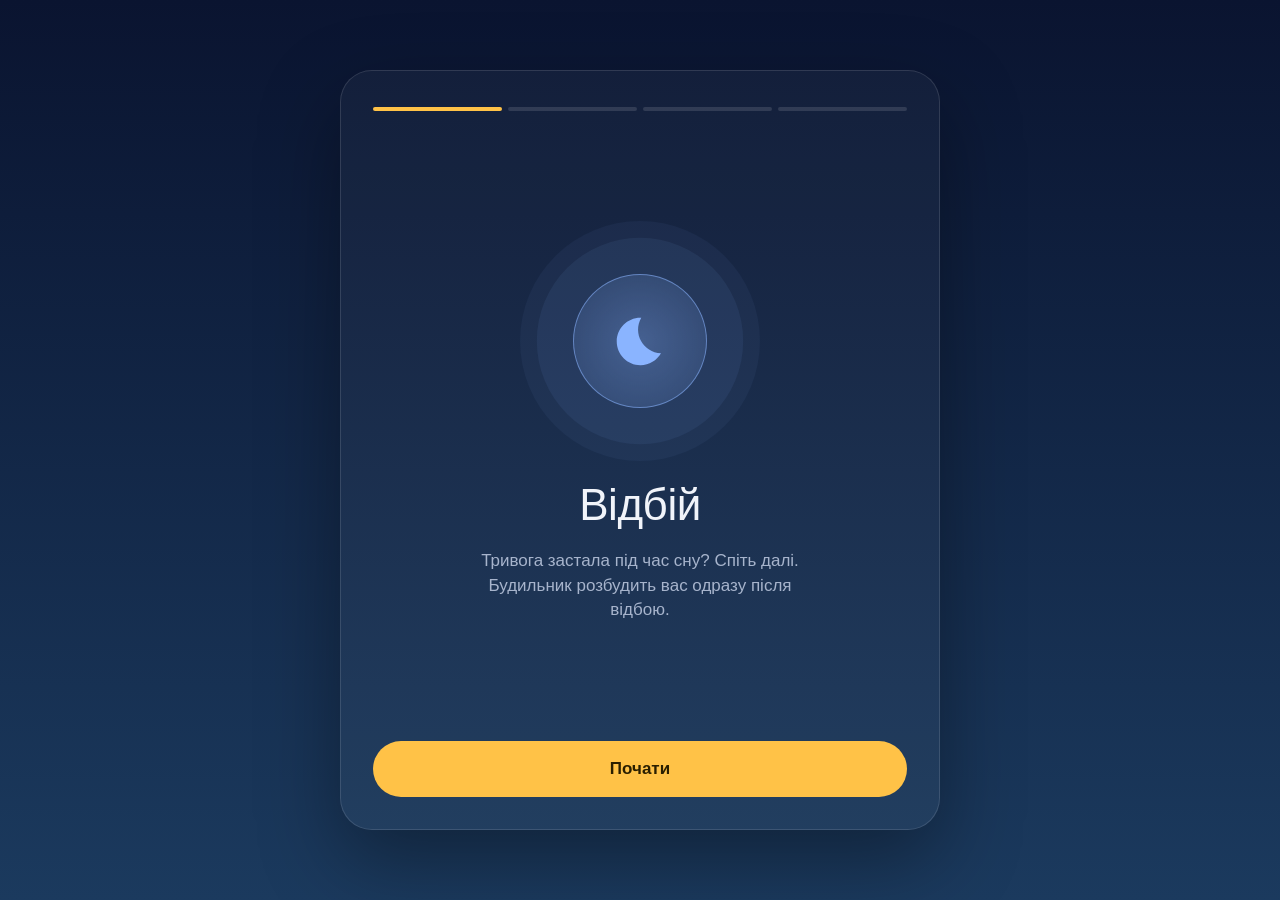
==== web/index.html @ 1397685a "Веб: сім нових звуків і можливість поставити свій - звуки синтезує tools/make_sounds.py (без сторонн" ====
<!doctype html>
<html lang="uk">
<head>
  <meta charset="utf-8">
  <meta name="viewport" content="width=device-width, initial-scale=1, viewport-fit=cover">
  <title>Відбій</title>
  <meta name="description" content="Будильник, що будить після відбою повітряної тривоги.">
  <meta name="theme-color" content="#0A1430">
  <meta name="apple-mobile-web-app-capable" content="yes">
  <meta name="mobile-web-app-capable" content="yes">
  <meta name="apple-mobile-web-app-status-bar-style" content="black-translucent">
  <meta name="apple-mobile-web-app-title" content="Відбій">
  <link rel="manifest" href="manifest.webmanifest">
  <link rel="icon" href="icons/favicon.svg" type="image/svg+xml">
  <link rel="apple-touch-icon" href="icons/apple-touch-icon.png">
  <link rel="stylesheet" href="style.css">
  <script type="module" src="app.js"></script>
</head>
<body>
  <!-- Знайомство з програмою -->
  <section id="onboarding" class="screen" hidden>
    <div class="steps" aria-hidden="true"><i></i><i></i><i></i><i></i></div>

    <div class="step" data-step="0">
      <div class="grow center">
        <div class="orb" data-phase="IDLE"></div>
        <h1 class="display">Відбій</h1>
        <p class="lead">Тривога застала під час сну? Спіть далі. Будильник розбудить вас одразу після відбою.</p>
      </div>
      <button class="btn primary" data-next>Почати</button>
    </div>

    <div class="step" data-step="1">
      <div class="grow scroll">
        <h2 id="howto-title"></h2>
        <p class="lead" id="howto-lead"></p>
        <div class="cards" id="howto-cards"></div>
      </div>
      <button class="btn primary" data-next>Зрозуміло</button>
    </div>

    <div class="step" data-step="2">
      <h2>Де ви навчаєтесь чи працюєте?</h2>
      <p class="lead">Будильник стежитиме за тривогою саме тут. Можна обрати область, район або громаду.</p>
      <div class="picker grow" id="onboarding-picker"></div>
      <button class="btn primary" data-next id="region-next">Далі</button>
    </div>

    <div class="step" data-step="3">
      <h2>Оберіть звук</h2>
      <p class="lead">Натисніть, щоб послухати. Можна обрати й свій файл.</p>
      <div class="grow scroll" id="onboarding-sounds"></div>
      <button class="btn primary" data-finish>Почати користуватися</button>
    </div>
  </section>

  <!-- Головний екран -->
  <section id="home" class="screen" hidden>
    <header class="topbar">
      <span class="brand desktop-only"><img src="icons/favicon.svg" alt="" width="28" height="28">Відбій</span>
      <button class="chip" id="region-chip"><span data-icon="pin"></span><span id="region-name"></span><span data-icon="down" class="dim"></span></button>
      <button class="icon-btn" id="open-settings" aria-label="Налаштування"><span data-icon="gear"></span></button>
    </header>

    <div class="hero">
      <button class="orb big" id="main-orb" data-phase="IDLE" aria-describedby="orb-hint"></button>
      <span class="hint" id="orb-hint"><span data-icon="touch"></span><span id="hint-text"></span></span>
      <h1 id="title"></h1>
      <p class="lead" id="subtitle"></p>
      <p class="source" id="source" hidden><i></i><span></span></p>
    </div>

    <div class="bottom">
      <div class="banner" id="install-banner" hidden>
        <span data-icon="add"></span>
        <p>Додайте на початковий екран: <span class="inline-icon" data-icon="share"></span> «Поділитися» → «На початковий екран».</p>
      </div>
      <div class="tiles">
        <button class="tile" id="tile-cutoff"><span data-icon="clock"></span><small>Не будити після</small><b id="cutoff-value"></b></button>
        <button class="tile" id="tile-conn"><span data-icon="warn"></span><small>Якщо зник зв'язок</small><b id="conn-value"></b></button>
      </div>
      <ol class="how desktop-only">
        <li><b>Оберіть місце</b><span>Область, район або громаду, де ви навчаєтесь чи працюєте.</span></li>
        <li><b>Натисніть на місяць</b><span>Коли тривога застала під час сну. Вкладку не закривайте.</span></li>
        <li><b>Прокиньтеся після відбою</b><span>Пролунає гучний сигнал. Вимкнути його можна однією кнопкою.</span></li>
      </ol>
    </div>
  </section>

  <!-- Налаштування -->
  <section id="settings" class="screen" hidden>
    <header class="topbar">
      <button class="icon-btn" data-back aria-label="Назад"><span data-icon="back"></span></button>
      <h2 class="bar-title">Налаштування</h2>
    </header>
    <div class="scroll">
      <p class="notice" id="settings-locked" hidden>Налаштування можна змінити, коли будильник вимкнено.</p>
      <h4>Будильник</h4>
      <div class="group">
        <button class="row" id="row-region"><span class="badge" data-icon="pin"></span><span><b>Регіон</b><small id="row-region-value"></small></span><span data-icon="right" class="dim"></span></button>
        <button class="row" id="row-cutoff"><span class="badge" data-icon="clock"></span><span><b>Не будити після</b><small id="row-cutoff-value"></small></span><span data-icon="right" class="dim"></span></button>
        <button class="row" id="row-sound"><span class="badge" data-icon="music"></span><span><b>Звук будильника</b><small id="row-sound-value"></small></span><span data-icon="right" class="dim"></span></button>
        <label class="row"><span class="badge" data-icon="warn"></span><span><b>Будити, якщо зник зв'язок</b><small>Якщо жодне джерело не відповідає понад 5 хвилин</small></span><input type="checkbox" class="switch" id="conn-switch"></label>
      </div>
      <h4>Інше</h4>
      <div class="group">
        <button class="row" id="row-test"><span class="badge" data-icon="volume"></span><span><b>Перевірити звук будильника</b></span><span data-icon="right" class="dim"></span></button>
        <button class="row" id="row-howto"><span class="badge" data-icon="info"></span><span><b id="row-howto-title">Як це працює</b></span><span data-icon="right" class="dim"></span></button>
        <a class="row" href="https://github.com/OlexiyOdarchuk/vidbiy/releases/latest" target="_blank" rel="noopener"><span class="badge" data-icon="android"></span><span><b>Програма для Android</b><small>Працює у фоні, навіть коли телефон заблоковано</small></span><span data-icon="right" class="dim"></span></a>
      </div>
      <p class="foot">Дані: siren.pp.ua (ukrainealarm), запасне джерело — ubilling.net.ua. Жодне джерело не гарантує 100% надійності, тож для важливих подій варто мати й звичайний будильник.</p>
    </div>
  </section>

  <!-- Вибір регіону -->
  <section id="region" class="screen" hidden>
    <header class="topbar">
      <button class="icon-btn" data-back aria-label="Назад"><span data-icon="back"></span></button>
      <h2 class="bar-title">Регіон</h2>
    </header>
    <div class="picker grow" id="screen-picker"></div>
  </section>

  <!-- Вибір звуку -->
  <section id="sounds" class="screen" hidden>
    <header class="topbar">
      <button class="icon-btn" data-back aria-label="Назад"><span data-icon="back"></span></button>
      <h2 class="bar-title">Звук будильника</h2>
    </header>
    <div class="scroll grow" id="sound-list"></div>
  </section>

  <!-- Нічний режим: затемнений екран, поки чекаємо на відбій -->
  <div id="night" hidden>
    <div class="night-inner">
      <div class="night-clock" id="night-clock"></div>
      <div class="night-status" id="night-status"></div>
      <div class="night-tip">Торкніться, щоб показати</div>
    </div>
  </div>

  <!-- Будильник -->
  <section id="alarm" hidden>
    <div class="alarm-clock" id="alarm-clock"></div>
    <div class="center">
      <div class="orb big" data-phase="RINGING"></div>
      <h1>Прокидайтеся!</h1>
      <p class="lead" id="alarm-reason"></p>
    </div>
    <div class="alarm-actions">
      <button class="btn primary tall" id="alarm-stop">Вимкнути</button>
      <button class="btn text" id="alarm-snooze"><span data-icon="snooze"></span>Ще 5 хвилин</button>
    </div>
  </section>

  <dialog id="cutoff-dialog">
    <form method="dialog">
      <h3>Не будити після</h3>
      <p>Якщо відбій настане пізніше, будильник вимкнеться без сигналу. Наприклад, коли пари вже закінчились.</p>
      <input type="time" id="cutoff-input" value="14:30">
      <div class="dialog-actions">
        <button value="clear" class="btn text">Без обмеження</button>
        <button value="ok" class="btn text accent">Готово</button>
      </div>
    </form>
  </dialog>

  <div id="toast" role="status" hidden></div>

  <audio id="sound" loop preload="auto"></audio>
</body>
</html>
---- web/style.css ----
:root {
  --sky-top: #0a1430;
  --sky-bottom: #1b3a5e;
  --glass: rgba(255, 255, 255, 0.08);
  --glass-border: rgba(255, 255, 255, 0.12);
  --dialog: #1a2a4a;
  --amber: #ffc247;
  --on-amber: #2a1f00;
  --green: #3dd68c;
  --red: #ff6b6b;
  --blue: #8ab4ff;
  --text: #f1f4fa;
  --text-dim: #a7b4cc;
  --gutter: 20px;
  color-scheme: dark;
}

* { box-sizing: border-box; -webkit-tap-highlight-color: transparent; }
[hidden] { display: none !important; }

html, body { margin: 0; height: 100%; }
body {
  background: linear-gradient(var(--sky-top), var(--sky-bottom)) fixed;
  background-color: var(--sky-top);
  color: var(--text);
  font: 16px/1.45 -apple-system, BlinkMacSystemFont, "SF Pro Text", "Segoe UI", Roboto, sans-serif;
  -webkit-font-smoothing: antialiased;
  overscroll-behavior: none;
}
button, input, a { font: inherit; color: inherit; }
button { background: none; border: 0; padding: 0; cursor: pointer; }
a { text-decoration: none; }

svg.i { width: 24px; height: 24px; fill: currentColor; flex: none; display: block; }
.dim { color: var(--text-dim); }
.inline-icon svg.i { display: inline-block; width: 18px; height: 18px; vertical-align: -3px; color: var(--amber); }

h1, h2, h3, h4, p { margin: 0; }
h1 { font-size: 28px; font-weight: 650; letter-spacing: -0.01em; }
h2 { font-size: 26px; font-weight: 650; letter-spacing: -0.01em; }
.display { font-size: 44px; font-weight: 300; }
.lead { color: var(--text-dim); font-size: 17px; max-width: 360px; }

/* Екрани */
.screen {
  min-height: 100dvh;
  display: flex;
  flex-direction: column;
  padding: calc(env(safe-area-inset-top) + 12px) calc(env(safe-area-inset-right) + var(--gutter))
    calc(env(safe-area-inset-bottom) + 16px) calc(env(safe-area-inset-left) + var(--gutter));
  max-width: 560px;
  margin: 0 auto;
}
.grow { flex: 1; min-height: 0; }
.center { display: flex; flex-direction: column; align-items: center; justify-content: center; text-align: center; gap: 12px; }
.scroll { overflow-y: auto; -webkit-overflow-scrolling: touch; }

.topbar { display: flex; align-items: center; gap: 8px; min-height: 52px; margin-bottom: 8px; }
.topbar .chip { margin-right: auto; }
.bar-title { font-size: 21px; }
.icon-btn { width: 44px; height: 44px; border-radius: 50%; display: grid; place-items: center; color: var(--text-dim); }
.icon-btn:active { background: var(--glass); }

.chip {
  display: inline-flex; align-items: center; gap: 6px;
  padding: 8px 10px 8px 12px; border-radius: 999px;
  background: var(--glass); border: 1px solid var(--glass-border);
  font-weight: 600; font-size: 15px; max-width: 75%;
}
.chip svg.i { width: 18px; height: 18px; }
.chip [data-icon="pin"] { color: var(--amber); }
#region-name { white-space: nowrap; overflow: hidden; text-overflow: ellipsis; }

/* Кнопки */
.btn {
  display: inline-flex; align-items: center; justify-content: center; gap: 8px;
  min-height: 56px; padding: 0 24px; border-radius: 999px; font-weight: 650; font-size: 17px;
  transition: transform .12s ease, opacity .12s ease;
}
.btn:active { transform: scale(0.97); }
.btn.primary { width: 100%; background: var(--amber); color: var(--on-amber); }
.btn.tall { min-height: 68px; font-size: 20px; }
.btn.tonal { background: rgba(255, 194, 71, 0.16); color: var(--amber); }
.btn.text { color: var(--text); min-height: 48px; }
.btn.text.accent { color: var(--amber); }

/* Сфера стану */
.orb {
  --c: var(--blue);
  position: relative; width: 210px; height: 210px; flex: none;
  display: grid; place-items: center; border-radius: 50%;
  transition: transform .15s ease;
}
.orb.big { width: min(250px, 62vw); height: min(250px, 62vw); }
button.orb:active { transform: scale(0.93); }
.orb[data-phase="ALERT"] { --c: var(--red); }
.orb[data-phase="RINGING"], .orb[data-phase="SNOOZED"] { --c: var(--amber); }
.orb .ring {
  position: absolute; inset: 0; border-radius: 50%;
  background: color-mix(in srgb, var(--c) 28%, transparent);
  transform: scale(0.56); opacity: 0;
}
.orb[data-phase="IDLE"] .ring { animation: none; opacity: 1; transform: scale(0.86); background: color-mix(in srgb, var(--c) 7%, transparent); }
.orb[data-phase="IDLE"] .ring:nth-child(2) { transform: scale(1); background: color-mix(in srgb, var(--c) 5%, transparent); }
.orb[data-phase="IDLE"] .ring:nth-child(3) { display: none; }
.orb:not([data-phase="IDLE"]) .ring { animation: pulse var(--pulse, 2.8s) linear infinite; }
.orb .ring:nth-child(2) { animation-delay: calc(var(--pulse, 2.8s) / -3); }
.orb .ring:nth-child(3) { animation-delay: calc(var(--pulse, 2.8s) / -1.5); }
.orb[data-phase="ALERT"] { --pulse: 1.8s; }
.orb[data-phase="RINGING"] { --pulse: 1.1s; }
@keyframes pulse {
  from { transform: scale(0.56); opacity: 1; }
  to { transform: scale(1); opacity: 0; }
}
.orb .core {
  position: relative; width: 56%; height: 56%; border-radius: 50%;
  display: grid; place-items: center; color: var(--c);
  background: radial-gradient(color-mix(in srgb, var(--c) 32%, transparent), color-mix(in srgb, var(--c) 10%, transparent));
  border: 1.5px solid color-mix(in srgb, var(--c) 55%, transparent);
}
.orb .core svg.i { width: 43%; height: 43%; }

/* Головний екран */
#home .hero { flex: 1; display: flex; flex-direction: column; align-items: center; justify-content: center; text-align: center; gap: 8px; padding: 16px 0; }
.hint {
  display: inline-flex; align-items: center; gap: 6px; margin: 4px 0 12px;
  padding: 6px 14px; border-radius: 999px; background: rgba(255, 194, 71, 0.12);
  color: var(--amber); font-weight: 600; font-size: 14px;
}
.hint svg.i { width: 16px; height: 16px; }
.source { display: inline-flex; align-items: center; gap: 8px; margin-top: 6px; color: var(--text-dim); font-size: 13px; font-weight: 500; }
.source i { width: 8px; height: 8px; border-radius: 50%; background: var(--green); }
.source.stale i { background: var(--red); }

.bottom { display: flex; flex-direction: column; gap: 12px; }
.tiles { display: grid; grid-template-columns: 1fr 1fr; gap: 12px; }
.tile {
  text-align: left; padding: 16px; border-radius: 24px;
  background: var(--glass); border: 1px solid var(--glass-border);
  display: flex; flex-direction: column; gap: 2px; min-width: 0;
}
.tile [data-icon] { color: var(--amber); margin-bottom: 8px; }
.tile small { color: var(--text-dim); font-size: 13px; }
.tile b { font-size: 17px; font-weight: 600; white-space: nowrap; overflow: hidden; text-overflow: ellipsis; }
.tile:disabled { opacity: 0.5; }

.banner {
  display: flex; gap: 12px; align-items: flex-start; padding: 14px 16px; border-radius: 20px;
  background: rgba(255, 194, 71, 0.10); border: 1px solid rgba(255, 194, 71, 0.35); font-size: 14px;
}
.banner > [data-icon] { color: var(--amber); }

/* Знайомство з програмою */
.steps { display: flex; gap: 6px; padding: 8px 0 4px; }
.steps i { flex: 1; height: 4px; border-radius: 4px; background: var(--glass-border); transition: background .3s; }
.steps i.on { background: var(--amber); }
.step { flex: 1; display: none; flex-direction: column; gap: 12px; min-height: 0; animation: step-in .35s ease; }
.step.active { display: flex; }
.step > h2 { margin-top: 20px; }
.step .scroll h2 { margin: 20px 0 10px; }
.step .scroll .lead { margin-bottom: 20px; }
@keyframes step-in { from { opacity: 0; transform: translateX(24px); } to { opacity: 1; transform: none; } }

.cards { display: flex; flex-direction: column; gap: 12px; }
.card {
  display: flex; gap: 14px; align-items: flex-start; padding: 16px;
  border-radius: 24px; background: var(--glass); border: 1px solid var(--glass-border);
}
.card h3 { font-size: 17px; font-weight: 600; margin-bottom: 2px; }
.card p { color: var(--text-dim); font-size: 15px; }
.card.done { background: rgba(61, 214, 140, 0.08); border-color: rgba(61, 214, 140, 0.35); }
.card.done .badge { color: var(--green); background: rgba(61, 214, 140, 0.16); }
.badge {
  width: 40px; height: 40px; border-radius: 12px; flex: none;
  display: grid; place-items: center; color: var(--amber); background: rgba(255, 194, 71, 0.16);
}
.badge svg.i { width: 22px; height: 22px; }

/* Налаштування */
#settings h4 { margin: 22px 8px 8px; font-size: 12px; font-weight: 600; letter-spacing: .06em; text-transform: uppercase; color: var(--text-dim); }
.group { border-radius: 24px; background: var(--glass); border: 1px solid var(--glass-border); overflow: hidden; }
.row { display: flex; align-items: center; gap: 14px; width: 100%; padding: 14px 16px; text-align: left; }
.row + .row { border-top: 1px solid var(--glass-border); }
.row > span:nth-child(2) { flex: 1; display: flex; flex-direction: column; min-width: 0; }
.row b { font-weight: 500; }
.row small { color: var(--text-dim); font-size: 14px; }
.row:disabled, .row.disabled { opacity: 0.45; pointer-events: none; }
.notice { margin-top: 8px; padding: 14px 16px; border-radius: 20px; background: rgba(138, 180, 255, 0.10); border: 1px solid rgba(138, 180, 255, 0.3); font-size: 15px; }
.foot { color: var(--text-dim); font-size: 13px; margin: 20px 8px 8px; }

.switch {
  appearance: none; -webkit-appearance: none; flex: none; margin: 0;
  width: 52px; height: 32px; border-radius: 999px; position: relative;
  background: rgba(255, 255, 255, 0.18); transition: background .2s;
}
.switch::after {
  content: ""; position: absolute; top: 4px; left: 4px; width: 24px; height: 24px; border-radius: 50%;
  background: var(--text-dim); transition: transform .2s, background .2s;
}
.switch:checked { background: var(--amber); }
.switch:checked::after { transform: translateX(20px); background: var(--on-amber); }

/* Вибір регіону */
.picker { display: flex; flex-direction: column; min-height: 0; }
.search {
  display: flex; align-items: center; gap: 10px; padding: 0 14px; min-height: 52px; border-radius: 20px;
  background: var(--glass); border: 1px solid var(--glass-border);
}
.search:focus-within { border-color: var(--amber); }
.search input { flex: 1; min-width: 0; background: none; border: 0; outline: none; font-size: 17px; }
.search input::placeholder { color: var(--text-dim); }
.search [data-icon] { color: var(--text-dim); }
.crumbs { display: inline-flex; align-items: center; gap: 4px; margin-top: 10px; padding: 6px 4px; color: var(--amber); font-weight: 600; font-size: 14px; }
.crumbs svg.i { width: 20px; height: 20px; }
.list { flex: 1; overflow-y: auto; margin-top: 6px; padding-bottom: 12px; -webkit-overflow-scrolling: touch; min-height: 200px; }
.item { display: flex; align-items: center; gap: 12px; width: 100%; padding: 13px 12px; border-radius: 16px; text-align: left; }
.item:active { background: var(--glass); }
.item > span:first-child { flex: 1; display: flex; flex-direction: column; min-width: 0; }
.item small { color: var(--text-dim); font-size: 13px; }
.item .check { color: var(--amber); }
.picker-note { color: var(--text-dim); font-size: 14px; padding: 12px 4px; }

/* Нічний режим */
#night {
  position: fixed; inset: 0; z-index: 20; background: #000;
  display: flex; align-items: center; justify-content: center; text-align: center;
}
.night-inner { transition: transform 2s ease; }
.night-clock { font-size: 64px; font-weight: 200; color: #3b4d6e; font-variant-numeric: tabular-nums; }
.night-status { color: #34435f; font-size: 15px; margin-top: 6px; }
.night-tip { color: #243049; font-size: 13px; margin-top: 24px; }

/* Будильник */
#alarm {
  position: fixed; inset: 0; z-index: 30;
  background: linear-gradient(var(--sky-top), var(--sky-bottom));
  display: flex; flex-direction: column; justify-content: space-between; align-items: center; text-align: center;
  padding: calc(env(safe-area-inset-top) + 32px) calc(env(safe-area-inset-right) + 24px)
    calc(env(safe-area-inset-bottom) + 16px) calc(env(safe-area-inset-left) + 24px);
}
.alarm-clock { font-size: 84px; font-weight: 200; font-variant-numeric: tabular-nums; }
#alarm .center { gap: 10px; }
.alarm-actions { width: 100%; max-width: 480px; display: flex; flex-direction: column; align-items: center; gap: 8px; }

/* Діалог і сповіщення */
dialog {
  border: 0; border-radius: 28px; padding: 24px; width: min(360px, calc(100vw - 32px));
  background: var(--dialog); color: var(--text);
}
dialog::backdrop { background: rgba(0, 0, 0, 0.6); }
dialog h3 { font-size: 22px; font-weight: 600; margin-bottom: 10px; }
dialog p { color: var(--text-dim); font-size: 15px; margin-bottom: 18px; }
dialog input[type="time"] {
  display: block; width: 100%; font-size: 32px; text-align: center; padding: 10px; border-radius: 16px;
  background: var(--glass); border: 1px solid var(--glass-border); color: var(--text);
}
.dialog-actions { display: flex; justify-content: flex-end; gap: 8px; margin-top: 18px; }

#toast {
  position: fixed; left: 50%; bottom: calc(env(safe-area-inset-bottom) + 24px); transform: translateX(-50%);
  z-index: 40; max-width: calc(100vw - 32px); padding: 12px 18px; border-radius: 16px;
  background: #26395e; color: var(--text); font-size: 15px; box-shadow: 0 8px 24px rgba(0, 0, 0, 0.35);
}

@media (prefers-reduced-motion: reduce) {
  .orb .ring { animation-duration: 6s !important; }
  .step { animation: none; }
}

/* Список регіонів прокручується всередині екрана, а не вся сторінка. */
#onboarding, #region { height: 100dvh; min-height: 0; overflow: hidden; }
#onboarding .step[data-step="2"] .picker { min-height: 0; }

/* Вбудований хрестик пошуку дублює власну кнопку очищення. */
.search input::-webkit-search-cancel-button,
.search input::-webkit-search-decoration { -webkit-appearance: none; appearance: none; display: none; }

/* На невисоких екранах коло менше, щоб плитки вміщалися. */
.orb.big { width: min(250px, 62vw, 30dvh); height: min(250px, 62vw, 30dvh); }
#home .hero { padding: 8px 0; gap: 6px; }

.card a { color: var(--amber); font-weight: 600; }
.desktop-only { display: none; }

/* ---------- Комп'ютер ---------- */
@media (min-width: 900px) and (min-height: 560px) {
  body { display: grid; place-items: center; min-height: 100dvh; padding: 24px; }
  .desktop-only { display: revert; }

  /* Налаштування, вибір регіону й знайомство — панель по центру. */
  .screen {
    width: min(600px, 100%); max-width: none; min-height: 0; margin: 0;
    padding: 28px 32px 32px; border-radius: 32px;
    background: rgba(255, 255, 255, 0.035); border: 1px solid var(--glass-border);
    box-shadow: 0 30px 80px rgba(0, 0, 0, 0.35);
  }
  #onboarding, #region { height: min(760px, calc(100dvh - 48px)); }
  #settings { max-height: calc(100dvh - 48px); overflow-y: auto; }
  #onboarding .step[data-step="0"] .orb, #onboarding .step[data-step="3"] .orb { width: 240px; height: 240px; }

  /* Головний екран: коло ліворуч, налаштування праворуч. */
  #home {
    width: min(1040px, 100%);
    display: grid; grid-template-columns: minmax(0, 1.15fr) minmax(0, 0.85fr);
    grid-template-rows: auto 1fr; column-gap: 56px;
    padding: 28px 40px 40px;
  }
  #home .topbar { grid-column: 1 / -1; margin-bottom: 12px; }
  #home .topbar .chip { margin-right: auto; }
  .brand { display: inline-flex; align-items: center; gap: 10px; font-weight: 650; font-size: 19px; margin-right: 12px; }
  .brand img { border-radius: 8px; }
  #home .hero { padding: 24px 0 8px; gap: 10px; }
  #home .orb.big { width: 300px; height: 300px; }
  #home .bottom { align-self: center; gap: 16px; }
  .tiles { grid-template-columns: 1fr 1fr; }
  .tile { transition: background .15s, border-color .15s; }
  .tile:not(:disabled):hover, .row:not(:disabled):hover, .item:hover, .chip:not(:disabled):hover {
    background: rgba(255, 255, 255, 0.11);
  }
  button.orb.big:hover .core { border-color: color-mix(in srgb, var(--c) 85%, transparent); }
  .btn.primary:hover { filter: brightness(1.06); }

  .how {
    margin: 4px 0 0; padding: 20px 20px 20px 22px; list-style: none; counter-reset: how;
    border-radius: 24px; border: 1px solid var(--glass-border);
    display: flex; flex-direction: column; gap: 16px;
  }
  .how li { counter-increment: how; display: grid; grid-template-columns: 32px 1fr; column-gap: 12px; }
  .how li::before {
    content: counter(how); grid-row: span 2; width: 28px; height: 28px; border-radius: 50%;
    display: grid; place-items: center; font-weight: 700; font-size: 14px;
    color: var(--amber); background: rgba(255, 194, 71, 0.14);
  }
  .how b { font-weight: 600; }
  .how span { color: var(--text-dim); font-size: 14px; }

  .step > h2, .step .scroll h2 { margin-top: 12px; }
  #toast { bottom: 32px; }
}

/* Вибір звуку */
.sound-row .play { color: var(--amber); }
.row .check { color: var(--amber); }
.upload { width: 100%; margin-top: 14px; cursor: pointer; }
.upload svg.i { width: 20px; height: 20px; }
#onboarding-sounds { margin-top: 4px; }
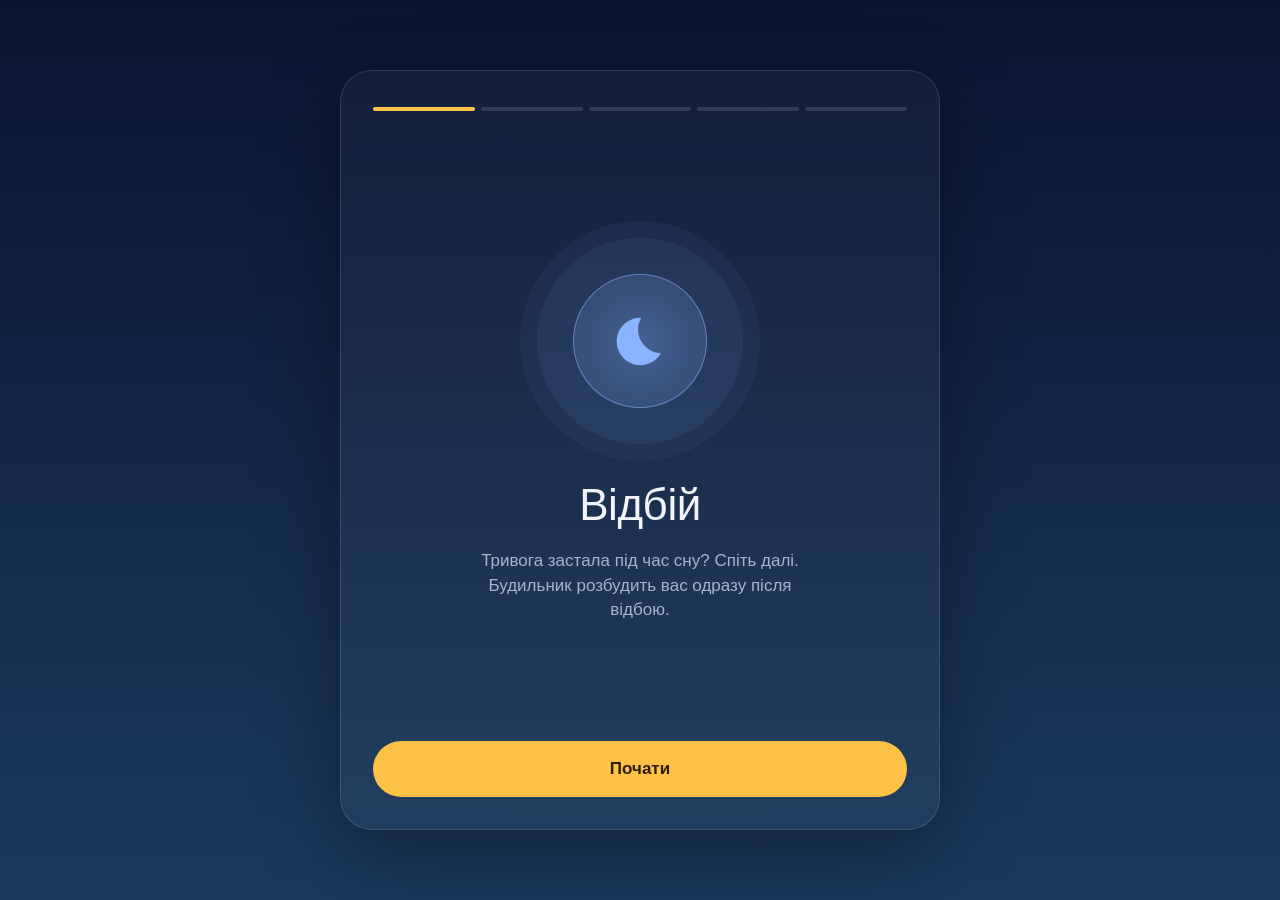
==== commit 484ddea6: "Web: кілька будильників, правила нічної тривоги, сповіщення з сервера - кілька будильників на час з " ====
--- a/web/index.html
+++ b/web/index.html
@@ -5,6 +5,21 @@
   <meta name="viewport" content="width=device-width, initial-scale=1, viewport-fit=cover">
   <title>Відбій</title>
   <meta name="description" content="Будильник, що будить після відбою повітряної тривоги.">
+  <link rel="canonical" href="https://vidbiy.ishawyha.dev/">
+  <meta property="og:type" content="website">
+  <meta property="og:locale" content="uk_UA">
+  <meta property="og:site_name" content="Відбій">
+  <meta property="og:url" content="https://vidbiy.ishawyha.dev/">
+  <meta property="og:title" content="Відбій — будильник після відбою повітряної тривоги">
+  <meta property="og:description" content="Спіть під час тривоги. Будильник розбудить, щойно у вашій громаді настане відбій. Android і Web (PWA).">
+  <meta property="og:image" content="https://vidbiy.ishawyha.dev/og.png">
+  <meta property="og:image:width" content="1200">
+  <meta property="og:image:height" content="630">
+  <meta property="og:image:alt" content="Відбій: будильник, що будить після відбою повітряної тривоги">
+  <meta name="twitter:card" content="summary_large_image">
+  <meta name="twitter:title" content="Відбій — будильник після відбою повітряної тривоги">
+  <meta name="twitter:description" content="Спіть під час тривоги. Будильник розбудить, щойно у вашій громаді настане відбій.">
+  <meta name="twitter:image" content="https://vidbiy.ishawyha.dev/og.png">
   <meta name="theme-color" content="#0A1430">
   <meta name="apple-mobile-web-app-capable" content="yes">
   <meta name="mobile-web-app-capable" content="yes">
@@ -17,9 +32,47 @@
   <script type="module" src="app.js"></script>
 </head>
 <body>
+  <!-- Android: запропонувати програму замість сайту -->
+  <section id="get-android" class="screen" hidden>
+    <div class="grow center">
+      <img class="app-icon" src="icons/icon-192.png" alt="" width="96" height="96">
+      <h2>Для Android є програма</h2>
+      <p class="lead">Вона надійніша за сайт: будильник спрацює навіть на заблокованому телефоні, а сторінку не треба тримати відкритою.</p>
+      <ol class="steps-list">
+        <li>Завантажте файл <b>Vidbiy.apk</b>.</li>
+        <li>Відкрийте його й дозвольте встановлення з цього джерела.</li>
+        <li>Запустіть «Відбій» і дайте дозволи.</li>
+      </ol>
+    </div>
+    <div class="actions">
+      <a class="btn primary" id="apk-download" href="https://github.com/OlexiyOdarchuk/vidbiy/releases/latest/download/Vidbiy.apk">Завантажити APK</a>
+      <button class="btn text" data-continue>Продовжити на сайті</button>
+    </div>
+  </section>
+
+  <!-- iPhone у Safari: як додати на початковий екран -->
+  <section id="install-ios" class="screen" hidden>
+    <div class="grow scroll">
+      <div class="center ios-head">
+        <img class="app-icon" src="icons/apple-touch-icon.png" alt="" width="96" height="96">
+        <h2>Встановіть на iPhone</h2>
+        <p class="lead">Так «Відбій» відкриватиметься як окрема програма на весь екран, без панелей Safari.</p>
+      </div>
+      <div class="cards">
+        <div class="card"><span class="badge num">1</span><div><h3>Натисніть «Поділитися»</h3><p>Кнопка <span class="inline-icon" data-icon="share"></span> внизу екрана Safari (на iPad — угорі).</p></div></div>
+        <div class="card"><span class="badge num">2</span><div><h3>Оберіть «На початковий екран»</h3><p>Прокрутіть список дій донизу й натисніть <span class="inline-icon" data-icon="add"></span> «На початковий екран».</p></div></div>
+        <div class="card"><span class="badge num">3</span><div><h3>Натисніть «Додати»</h3><p>Потім відкрийте «Відбій» з іконки на початковому екрані.</p></div></div>
+      </div>
+      <p class="foot">Відкрили не в Safari? Скопіюйте адресу й відкрийте її в Safari: інші браузери на iPhone можуть не мати цього пункту.</p>
+    </div>
+    <div class="actions">
+      <button class="btn text" data-continue>Продовжити в браузері</button>
+    </div>
+  </section>
+
   <!-- Знайомство з програмою -->
   <section id="onboarding" class="screen" hidden>
-    <div class="steps" aria-hidden="true"><i></i><i></i><i></i><i></i></div>
+    <div class="steps" aria-hidden="true"><i></i><i></i><i></i><i></i><i></i></div>
 
     <div class="step" data-step="0">
       <div class="grow center">
@@ -40,13 +93,28 @@
     </div>
 
     <div class="step" data-step="2">
+      <div class="grow scroll">
+        <h2>Що ще вміє будильник</h2>
+        <p class="lead">Усе це вмикається в налаштуваннях, коли знадобиться.</p>
+        <div class="cards compact">
+          <div class="card info"><span class="badge" data-icon="alarm"></span><div><h3>Кілька будильників на час</h3><p>Наприклад, 07:30 у будні й 10:00 у вихідні. Під час тривоги будильник чекає відбою.</p></div></div>
+          <div class="card info"><span class="badge" data-icon="bedtime"></span><div><h3>Правила нічної тривоги</h3><p>Була тривога вночі — будильник спрацює пізніше або не дзвонитиме, як заведено на навчанні чи роботі.</p></div></div>
+          <div class="card info"><span class="badge" data-icon="shield"></span><div><h3>Відбій, що утримався</h3><p>Будильник може зачекати кілька хвилин, щоб не будити, якщо тривогу оголосять знову.</p></div></div>
+          <div class="card info"><span class="badge" data-icon="charge"></span><div><h3>Перевірка перед сном та історія</h3><p>Попередить про низький заряд чи відсутність інтернету, а зранку покаже, коли була тривога й відбій.</p></div></div>
+          <div class="card info"><span class="badge" data-icon="bell"></span><div><h3>Сповіщення, коли сторінка закрита</h3><p>Запасний сигнал, якщо браузер призупинив сторінку.</p></div></div>
+        </div>
+      </div>
+      <button class="btn primary" data-next>Далі</button>
+    </div>
+
+    <div class="step" data-step="3">
       <h2>Де ви навчаєтесь чи працюєте?</h2>
       <p class="lead">Будильник стежитиме за тривогою саме тут. Можна обрати область, район або громаду.</p>
       <div class="picker grow" id="onboarding-picker"></div>
       <button class="btn primary" data-next id="region-next">Далі</button>
     </div>
 
-    <div class="step" data-step="3">
+    <div class="step" data-step="4">
       <h2>Оберіть звук</h2>
       <p class="lead">Натисніть, щоб послухати. Можна обрати й свій файл.</p>
       <div class="grow scroll" id="onboarding-sounds"></div>
@@ -59,6 +127,7 @@
     <header class="topbar">
       <span class="brand desktop-only"><img src="icons/favicon.svg" alt="" width="28" height="28">Відбій</span>
       <button class="chip" id="region-chip"><span data-icon="pin"></span><span id="region-name"></span><span data-icon="down" class="dim"></span></button>
+      <a class="icon-btn desktop-only" href="https://github.com/OlexiyOdarchuk/vidbiy" target="_blank" rel="noopener" aria-label="Код на GitHub" title="Код на GitHub"><span data-icon="github"></span></a>
       <button class="icon-btn" id="open-settings" aria-label="Налаштування"><span data-icon="gear"></span></button>
     </header>
 
@@ -75,9 +144,37 @@
         <span data-icon="add"></span>
         <p>Додайте на початковий екран: <span class="inline-icon" data-icon="share"></span> «Поділитися» → «На початковий екран».</p>
       </div>
+      <div class="banner bedtime" id="bedtime-card" hidden>
+        <span data-icon="warn"></span>
+        <div><b>Перед сном варто перевірити</b><ul id="bedtime-list"></ul></div>
+      </div>
+      <div class="schedule-card" id="schedule-card" role="button" tabindex="0">
+        <span class="badge" data-icon="alarm"></span>
+        <span class="schedule-text">
+          <small>Будильник на час</small>
+          <b id="schedule-card-time"></b>
+          <small id="schedule-card-sub"></small>
+        </span>
+        <input type="checkbox" class="switch" id="schedule-card-switch" aria-label="Будильник на час">
+      </div>
       <div class="tiles">
         <button class="tile" id="tile-cutoff"><span data-icon="clock"></span><small>Не будити після</small><b id="cutoff-value"></b></button>
         <button class="tile" id="tile-conn"><span data-icon="warn"></span><small>Якщо зник зв'язок</small><b id="conn-value"></b></button>
+      </div>
+      <div class="phone-card desktop-only">
+        <h3>На телефоні</h3>
+        <p>Наведіть камеру телефона на код.</p>
+        <div class="qr-grid">
+          <figure>
+            <img src="qr/site.svg" alt="QR-код сайту для iPhone" width="132" height="132">
+            <figcaption><b><span data-icon="apple"></span>iPhone</b><span>Відкриє сайт, який можна додати на початковий екран</span>
+              <button class="link" id="show-ios-help">Як встановити</button></figcaption>
+          </figure>
+          <figure>
+            <img src="qr/apk.svg" alt="QR-код для завантаження програми на Android" width="132" height="132">
+            <figcaption><b><span data-icon="android"></span>Android</b><span>Завантажить програму, яка працює у фоні</span></figcaption>
+          </figure>
+        </div>
       </div>
       <ol class="how desktop-only">
         <li><b>Оберіть місце</b><span>Область, район або громаду, де ви навчаєтесь чи працюєте.</span></li>
@@ -97,16 +194,28 @@
       <p class="notice" id="settings-locked" hidden>Налаштування можна змінити, коли будильник вимкнено.</p>
       <h4>Будильник</h4>
       <div class="group">
+        <button class="row" id="row-schedule"><span class="badge" data-icon="alarm"></span><span><b>Будильники на час</b><small id="row-schedule-value"></small></span><span data-icon="right" class="dim"></span></button>
+        <button class="row" id="row-rules"><span class="badge" data-icon="bedtime"></span><span><b>Правила нічної тривоги</b><small id="row-rules-value"></small></span><span data-icon="right" class="dim"></span></button>
         <button class="row" id="row-region"><span class="badge" data-icon="pin"></span><span><b>Регіон</b><small id="row-region-value"></small></span><span data-icon="right" class="dim"></span></button>
         <button class="row" id="row-cutoff"><span class="badge" data-icon="clock"></span><span><b>Не будити після</b><small id="row-cutoff-value"></small></span><span data-icon="right" class="dim"></span></button>
         <button class="row" id="row-sound"><span class="badge" data-icon="music"></span><span><b>Звук будильника</b><small id="row-sound-value"></small></span><span data-icon="right" class="dim"></span></button>
         <label class="row"><span class="badge" data-icon="warn"></span><span><b>Будити, якщо зник зв'язок</b><small>Якщо жодне джерело не відповідає понад 5 хвилин</small></span><input type="checkbox" class="switch" id="conn-switch"></label>
+        <button class="row" id="row-stable"><span class="badge" data-icon="shield"></span><span><b>Чекати, щоб відбій утримався</b><small id="row-stable-value"></small></span><span data-icon="right" class="dim"></span></button>
+      </div>
+      <h4>Сповіщення й підказки</h4>
+      <div class="group">
+        <label class="row"><span class="badge" data-icon="charge"></span><span><b>Перевірка перед сном</b><small>Попередить про низький заряд чи відсутність інтернету</small></span><input type="checkbox" class="switch" id="bedtime-switch"></label>
+        <label class="row"><span class="badge" data-icon="vibration"></span><span><b>Повідомляти про початок тривоги</b><small>Тихо, лише вібрацією</small></span><input type="checkbox" class="switch" id="notice-switch"></label>
+        <button class="row" id="row-sunrise"><span class="badge" data-icon="sunrise"></span><span><b>Світанок перед будильником</b><small id="row-sunrise-value"></small></span><span data-icon="right" class="dim"></span></button>
+        <label class="row"><span class="badge" data-icon="bell"></span><span><b>Сповіщення, коли сторінка закрита</b><small>Запасний сигнал, якщо браузер призупинив сторінку. На iPhone — лише для програми з початкового екрана (iOS 16.4+)</small></span><input type="checkbox" class="switch" id="push-switch"></label>
       </div>
       <h4>Інше</h4>
       <div class="group">
+        <button class="row" id="row-history"><span class="badge" data-icon="history"></span><span><b>Історія ночей</b><small>Коли була тривога, відбій і сигнал</small></span><span data-icon="right" class="dim"></span></button>
         <button class="row" id="row-test"><span class="badge" data-icon="volume"></span><span><b>Перевірити звук будильника</b></span><span data-icon="right" class="dim"></span></button>
         <button class="row" id="row-howto"><span class="badge" data-icon="info"></span><span><b id="row-howto-title">Як це працює</b></span><span data-icon="right" class="dim"></span></button>
         <a class="row" href="https://github.com/OlexiyOdarchuk/vidbiy/releases/latest" target="_blank" rel="noopener"><span class="badge" data-icon="android"></span><span><b>Програма для Android</b><small>Працює у фоні, навіть коли телефон заблоковано</small></span><span data-icon="right" class="dim"></span></a>
+        <a class="row" href="https://github.com/OlexiyOdarchuk/vidbiy" target="_blank" rel="noopener"><span class="badge" data-icon="github"></span><span><b>Відкритий код на GitHub</b><small>Можна переглянути код, повідомити про помилку чи запропонувати ідею</small></span><span data-icon="right" class="dim"></span></a>
       </div>
       <p class="foot">Дані: siren.pp.ua (ukrainealarm), запасне джерело — ubilling.net.ua. Жодне джерело не гарантує 100% надійності, тож для важливих подій варто мати й звичайний будильник.</p>
     </div>
@@ -116,7 +225,7 @@
   <section id="region" class="screen" hidden>
     <header class="topbar">
       <button class="icon-btn" data-back aria-label="Назад"><span data-icon="back"></span></button>
-      <h2 class="bar-title">Регіон</h2>
+      <h2 class="bar-title" id="region-title">Регіон</h2>
     </header>
     <div class="picker grow" id="screen-picker"></div>
   </section>
@@ -128,6 +237,134 @@
       <h2 class="bar-title">Звук будильника</h2>
     </header>
     <div class="scroll grow" id="sound-list"></div>
+  </section>
+
+  <!-- Будильники на час -->
+  <section id="schedule" class="screen" hidden>
+    <header class="topbar">
+      <button class="icon-btn" data-back aria-label="Назад"><span data-icon="back"></span></button>
+      <h2 class="bar-title">Будильники на час</h2>
+    </header>
+    <div class="scroll grow">
+      <p class="lead center-text" id="schedule-next"></p>
+      <div class="alarm-list" id="alarm-list"></div>
+      <button class="btn tonal wide" id="alarm-add"><span data-icon="plus"></span>Додати будильник</button>
+      <h4>Як це працює</h4>
+      <div class="group pad">
+        <ul class="how-list">
+          <li>Перед сном торкніться місяця й не закривайте сторінку: вона чекатиме найближчого будильника.</li>
+          <li>У цей час програма перевіряє, чи є тривога в місці будильника.</li>
+          <li>Тривоги немає — будильник дзвонить одразу, як звичайний.</li>
+          <li>Триває тривога — будильник чекає й будить після відбою.</li>
+          <li>Якщо в будильнику ввімкнено «Пізніше після нічної тривоги», спершу діють правила нічної тривоги.</li>
+          <li>«Не будити після» діє й тут: якщо відбій настане пізніше, будильник промовчить.</li>
+          <li>Немає інтернету — будильник дзвонить за розкладом, щоб ви не проспали.</li>
+        </ul>
+      </div>
+    </div>
+  </section>
+
+  <!-- Один будильник на час -->
+  <section id="alarm-edit" class="screen" hidden>
+    <header class="topbar">
+      <button class="icon-btn" data-back aria-label="Назад"><span data-icon="back"></span></button>
+      <h2 class="bar-title">Будильник</h2>
+      <input type="checkbox" class="switch" id="alarm-switch" aria-label="Увімкнено" style="margin-left:auto">
+    </header>
+    <div class="scroll grow">
+      <label class="schedule-time">
+        <input type="time" id="alarm-time" aria-label="Час будильника">
+      </label>
+      <p class="lead center-text" id="alarm-next"></p>
+      <h4>Дні</h4>
+      <div class="group pad">
+        <div class="days" id="alarm-days"></div>
+        <div class="presets" id="alarm-presets"></div>
+        <p class="hint-text" id="alarm-days-note" hidden></p>
+      </div>
+      <h4>Місце</h4>
+      <div class="group">
+        <button class="row" id="row-alarm-place"><span class="badge" data-icon="pin"></span><span><b id="alarm-place-value"></b><small id="alarm-place-sub"></small></span><span data-icon="right" class="dim"></span></button>
+        <button class="row" id="row-alarm-place-reset" hidden><span class="badge" data-icon="undo"></span><span><b>Як основне місце</b><small id="alarm-place-main"></small></span></button>
+      </div>
+      <h4>Нічна тривога</h4>
+      <div class="group">
+        <label class="row"><span class="badge" data-icon="bedtime"></span><span><b>Пізніше після нічної тривоги</b><small id="alarm-night-note"></small></span><input type="checkbox" class="switch" id="alarm-night-switch"></label>
+        <button class="row" id="row-alarm-rules"><span class="badge" data-icon="gear"></span><span><b>Налаштувати правила</b></span><span data-icon="right" class="dim"></span></button>
+      </div>
+      <button class="btn text danger wide" id="alarm-delete">Видалити будильник</button>
+    </div>
+  </section>
+
+  <!-- Правила нічної тривоги -->
+  <section id="rules" class="screen" hidden>
+    <header class="topbar">
+      <button class="icon-btn" data-back aria-label="Назад"><span data-icon="back"></span></button>
+      <h2 class="bar-title">Правила нічної тривоги</h2>
+    </header>
+    <div class="scroll grow">
+      <p class="lead rules-lead">Зручно для навчання чи роботи, де після нічної тривоги початок переносять. Якщо вночі була тривога, будильник на час спрацює пізніше або не дзвонитиме.</p>
+      <p class="notice" id="rules-usage"></p>
+      <h4>Правила</h4>
+      <div class="group" id="rules-list"></div>
+      <p class="hint-text pad-x" id="rules-empty">Правил ще немає. Наприклад: якщо тривога була з 00:00 до 06:00 — будити о 09:00.</p>
+      <button class="btn tonal wide" id="rule-add"><span data-icon="plus"></span>Додати правило</button>
+      <h4>Як це працює</h4>
+      <div class="group pad">
+        <ul class="how-list">
+          <li>Правила перевіряються в час будильника за історією тривог у місці будильника.</li>
+          <li>Тривалість — сума всіх тривог у заданому проміжку ночі.</li>
+          <li>Якщо спрацювало кілька правил, «Не будити» важливіше, інакше обирається найпізніший час.</li>
+          <li>У новий час діє звичайна логіка: триває тривога — будильник чекає відбою.</li>
+          <li>Не вдалося отримати історію — будильник спрацює за розкладом, щоб ви не проспали.</li>
+        </ul>
+      </div>
+    </div>
+  </section>
+
+  <!-- Одне правило -->
+  <section id="rule-edit" class="screen" hidden>
+    <header class="topbar">
+      <button class="icon-btn" data-back aria-label="Назад"><span data-icon="back"></span></button>
+      <h2 class="bar-title">Правило</h2>
+      <input type="checkbox" class="switch" id="rule-switch" aria-label="Увімкнено" style="margin-left:auto">
+    </header>
+    <div class="scroll grow">
+      <p class="lead center-text rule-summary" id="rule-summary"></p>
+      <h4>Проміжок ночі</h4>
+      <div class="group pad fields">
+        <label class="field"><span>З</span><input type="time" id="rule-from"></label>
+        <label class="field"><span>До</span><input type="time" id="rule-to"></label>
+      </div>
+      <h4>Якщо тривога тривала</h4>
+      <div class="group pad">
+        <select id="rule-min" class="select" aria-label="Тривалість тривоги"></select>
+      </div>
+      <h4>Тоді</h4>
+      <div class="group pad fields column">
+        <select id="rule-action" class="select" aria-label="Дія">
+          <option value="AT">Будити о …</option>
+          <option value="LATER">Будити пізніше на …</option>
+          <option value="SKIP">Не будити</option>
+        </select>
+        <label class="field" id="rule-at-field"><span>Будити о</span><input type="time" id="rule-at"></label>
+        <select id="rule-later" class="select" aria-label="На скільки пізніше"></select>
+      </div>
+      <button class="btn text danger wide" id="rule-delete">Видалити правило</button>
+    </div>
+  </section>
+
+  <!-- Історія ночей -->
+  <section id="history" class="screen" hidden>
+    <header class="topbar">
+      <button class="icon-btn" data-back aria-label="Назад"><span data-icon="back"></span></button>
+      <h2 class="bar-title">Історія ночей</h2>
+    </header>
+    <div class="scroll grow">
+      <div class="history-list" id="history-list"></div>
+      <p class="hint-text pad-x" id="history-empty">Тут з'являться ночі, коли будильник стежив за тривогою.</p>
+      <button class="btn text danger wide" id="history-clear">Очистити історію</button>
+    </div>
   </section>
 
   <!-- Нічний режим: затемнений екран, поки чекаємо на відбій -->
@@ -165,6 +402,28 @@
     </form>
   </dialog>
 
+  <dialog id="choice-dialog">
+    <form method="dialog">
+      <h3 id="choice-title"></h3>
+      <p id="choice-note" hidden></p>
+      <div class="choice-list" id="choice-list"></div>
+      <div class="dialog-actions">
+        <button value="" class="btn text">Скасувати</button>
+      </div>
+    </form>
+  </dialog>
+
+  <dialog id="bedtime-dialog">
+    <form method="dialog">
+      <h3>Перед сном варто перевірити</h3>
+      <ul class="bedtime-items" id="bedtime-dialog-list"></ul>
+      <div class="dialog-actions">
+        <button value="" class="btn text">Скасувати</button>
+        <button value="arm" class="btn text accent">Увімкнути все одно</button>
+      </div>
+    </form>
+  </dialog>
+
   <div id="toast" role="status" hidden></div>
 
   <audio id="sound" loop preload="auto"></audio>
--- a/web/style.css
+++ b/web/style.css
@@ -177,7 +177,7 @@
 .badge svg.i { width: 22px; height: 22px; }
 
 /* Налаштування */
-#settings h4 { margin: 22px 8px 8px; font-size: 12px; font-weight: 600; letter-spacing: .06em; text-transform: uppercase; color: var(--text-dim); }
+#settings h4, #schedule h4, #alarm-edit h4, #rules h4, #rule-edit h4 { margin: 22px 8px 8px; font-size: 12px; font-weight: 600; letter-spacing: .06em; text-transform: uppercase; color: var(--text-dim); }
 .group { border-radius: 24px; background: var(--glass); border: 1px solid var(--glass-border); overflow: hidden; }
 .row { display: flex; align-items: center; gap: 14px; width: 100%; padding: 14px 16px; text-align: left; }
 .row + .row { border-top: 1px solid var(--glass-border); }
@@ -269,7 +269,7 @@
 
 /* Список регіонів прокручується всередині екрана, а не вся сторінка. */
 #onboarding, #region { height: 100dvh; min-height: 0; overflow: hidden; }
-#onboarding .step[data-step="2"] .picker { min-height: 0; }
+#onboarding .step[data-step="3"] .picker { min-height: 0; }
 
 /* Вбудований хрестик пошуку дублює власну кнопку очищення. */
 .search input::-webkit-search-cancel-button,
@@ -284,19 +284,20 @@
 
 /* ---------- Комп'ютер ---------- */
 @media (min-width: 900px) and (min-height: 560px) {
-  body { display: grid; place-items: center; min-height: 100dvh; padding: 24px; }
+  /* margin: auto центрує, але не виштовхує вміст за верхній край, коли він вищий за екран. */
+  body { display: flex; min-height: 100dvh; padding: 24px; }
   .desktop-only { display: revert; }
 
   /* Налаштування, вибір регіону й знайомство — панель по центру. */
   .screen {
-    width: min(600px, 100%); max-width: none; min-height: 0; margin: 0;
+    width: min(600px, 100%); max-width: none; min-height: 0; margin: auto;
     padding: 28px 32px 32px; border-radius: 32px;
     background: rgba(255, 255, 255, 0.035); border: 1px solid var(--glass-border);
     box-shadow: 0 30px 80px rgba(0, 0, 0, 0.35);
   }
   #onboarding, #region { height: min(760px, calc(100dvh - 48px)); }
   #settings { max-height: calc(100dvh - 48px); overflow-y: auto; }
-  #onboarding .step[data-step="0"] .orb, #onboarding .step[data-step="3"] .orb { width: 240px; height: 240px; }
+  #onboarding .step[data-step="0"] .orb, #onboarding .step[data-step="4"] .orb { width: 240px; height: 240px; }
 
   /* Головний екран: коло ліворуч, налаштування праворуч. */
   #home {
@@ -344,3 +345,146 @@
 .upload { width: 100%; margin-top: 14px; cursor: pointer; }
 .upload svg.i { width: 20px; height: 20px; }
 #onboarding-sounds { margin-top: 4px; }
+
+/* Екрани для Android та iPhone */
+.app-icon { border-radius: 22px; box-shadow: 0 12px 32px rgba(0, 0, 0, 0.35); }
+.actions { display: flex; flex-direction: column; align-items: stretch; gap: 4px; }
+.steps-list { text-align: left; margin: 8px 0 0; padding-left: 22px; color: var(--text-dim); max-width: 360px; }
+.steps-list li { margin: 6px 0; }
+.steps-list b { color: var(--text); }
+.ios-head { margin: 12px 0 20px; }
+.badge.num { font-weight: 700; font-size: 18px; }
+.phone-card { padding: 18px 20px; border-radius: 24px; border: 1px solid var(--glass-border); }
+.phone-card h3 { font-size: 16px; font-weight: 600; margin-bottom: 4px; }
+.phone-card p { color: var(--text-dim); font-size: 14px; margin-bottom: 12px; }
+.phone-links { display: flex; flex-wrap: wrap; gap: 8px; }
+.btn.small { min-height: 40px; padding: 0 14px; font-size: 14px; gap: 6px; }
+.btn.small svg.i { width: 18px; height: 18px; }
+
+/* QR-коди на комп'ютері */
+.qr-grid { display: grid; grid-template-columns: 1fr 1fr; gap: 16px; }
+.qr-grid figure { margin: 0; display: flex; flex-direction: column; gap: 10px; }
+.qr-grid img { width: 100%; max-width: 148px; height: auto; border-radius: 14px; background: #fff; padding: 6px; }
+.qr-grid figcaption { display: flex; flex-direction: column; gap: 2px; font-size: 13px; color: var(--text-dim); }
+.qr-grid figcaption b { display: inline-flex; align-items: center; gap: 6px; color: var(--text); font-size: 15px; font-weight: 600; }
+.qr-grid figcaption b svg.i { width: 18px; height: 18px; color: var(--amber); }
+.link { color: var(--amber); font-weight: 600; font-size: 13px; text-align: left; padding: 2px 0; }
+
+@media (min-width: 900px) and (max-height: 1000px) {
+  .how { display: none !important; }
+}
+
+@media (min-width: 900px) and (min-height: 560px) {
+  .icon-btn.desktop-only { display: grid; }
+}
+
+/* Будильник на час */
+.schedule-card {
+  display: flex; align-items: center; gap: 14px; padding: 14px 16px; border-radius: 24px; cursor: pointer;
+  background: var(--glass); border: 1px solid var(--glass-border);
+}
+.schedule-text { flex: 1; display: flex; flex-direction: column; min-width: 0; }
+.schedule-text small { color: var(--text-dim); font-size: 13px; }
+.schedule-text b { font-size: 22px; font-weight: 650; line-height: 1.2; }
+.schedule-time { display: block; margin: 16px 0 4px; }
+.schedule-time input {
+  display: block; width: 100%; background: none; border: 0; color: var(--text); text-align: center;
+  font-size: 84px; font-weight: 200; font-variant-numeric: tabular-nums; cursor: pointer;
+}
+.schedule-time input::-webkit-calendar-picker-indicator { display: none; }
+.center-text { text-align: center; margin: 0 auto; }
+.group.pad { padding: 16px; }
+.days { display: flex; justify-content: space-between; gap: 6px; }
+.days button {
+  width: 42px; height: 42px; border-radius: 50%; font-weight: 600; font-size: 14px;
+  background: var(--glass); border: 1px solid var(--glass-border);
+}
+.days button.on { background: var(--amber); color: var(--on-amber); border-color: var(--amber); }
+.presets { display: flex; flex-wrap: wrap; gap: 4px; margin-top: 10px; }
+.presets button { padding: 8px 12px; border-radius: 999px; color: var(--text-dim); font-weight: 600; font-size: 14px; }
+.presets button.on { color: var(--amber); }
+.hint-text { color: var(--text-dim); font-size: 13px; margin-top: 8px; }
+.how-list { margin: 0; padding-left: 18px; display: flex; flex-direction: column; gap: 8px; font-size: 15px; }
+.how-list li::marker { color: var(--amber); }
+
+/* Відбій, що має протриматися */
+.orb[data-phase="CLEARING"] { --c: var(--green); --pulse: 3.4s; }
+
+/* Список будильників на час */
+.alarm-list { display: flex; flex-direction: column; gap: 10px; margin: 16px 0 12px; }
+.alarm-item {
+  display: flex; align-items: center; gap: 12px; padding: 12px 16px 12px 20px; border-radius: 24px;
+  background: var(--glass); border: 1px solid var(--glass-border);
+}
+.alarm-open { flex: 1; min-width: 0; display: flex; flex-direction: column; text-align: left; }
+.alarm-open b { font-size: 34px; font-weight: 300; line-height: 1.15; font-variant-numeric: tabular-nums; }
+.alarm-open small { color: var(--text-dim); font-size: 14px; }
+.alarm-open .inline-icon svg.i { width: 15px; height: 15px; margin-right: 4px; vertical-align: -2px; }
+.alarm-item.off .alarm-open { opacity: 0.5; }
+.btn.wide { width: 100%; }
+.btn.tonal svg.i { width: 20px; height: 20px; }
+.btn.danger { color: var(--red); margin-top: 16px; }
+.btn:disabled { opacity: 0.45; pointer-events: none; }
+
+/* Рядок з окремим перемикачем: основна частина — кнопка, перемикач — поруч. */
+.row.split { padding: 0 16px 0 0; }
+.row.split + .row, .row + .row.split, .row.split + .row.split { border-top: 1px solid var(--glass-border); }
+.row-main { flex: 1; min-width: 0; display: flex; align-items: center; gap: 14px; padding: 14px 0 14px 16px; text-align: left; }
+.row-main > span:nth-child(2) { flex: 1; display: flex; flex-direction: column; min-width: 0; }
+.row-main b { font-weight: 500; }
+
+/* Правила */
+.rules-lead { margin: 4px 4px 12px; font-size: 15px; max-width: none; }
+.rule-summary { margin: 8px auto 4px; font-size: 16px; color: var(--text); }
+.pad-x { padding: 0 8px; margin-bottom: 12px; }
+.fields { display: flex; gap: 12px; }
+.fields.column { flex-direction: column; }
+.field { flex: 1; display: flex; flex-direction: column; gap: 4px; color: var(--text-dim); font-size: 13px; }
+.field input {
+  font-size: 26px; text-align: center; padding: 8px; border-radius: 16px; color: var(--text);
+  background: var(--glass); border: 1px solid var(--glass-border); font-variant-numeric: tabular-nums;
+}
+.select {
+  width: 100%; min-height: 48px; padding: 0 14px; border-radius: 16px; font-size: 16px; color: var(--text);
+  background: var(--glass); border: 1px solid var(--glass-border);
+}
+.select option { background: var(--dialog); }
+.field input:disabled, .select:disabled { opacity: 0.45; }
+
+/* Історія ночей */
+.history-list { display: flex; flex-direction: column; gap: 12px; margin: 8px 0 4px; }
+.night-head { display: flex; align-items: baseline; justify-content: space-between; gap: 12px; margin-bottom: 8px; }
+.night-head b { font-weight: 600; }
+.night-head small { color: var(--text-dim); font-size: 14px; }
+.events { list-style: none; margin: 0; padding: 0; display: flex; flex-direction: column; gap: 6px; font-size: 15px; }
+.events li { display: grid; grid-template-columns: 52px 1fr; gap: 8px; }
+.events time { color: var(--text-dim); font-variant-numeric: tabular-nums; }
+
+/* Діалог вибору */
+.choice-list { display: flex; flex-direction: column; margin: 0 -8px; }
+.choice { display: flex; align-items: center; gap: 12px; padding: 12px; border-radius: 14px; text-align: left; }
+.choice span:first-child { flex: 1; }
+.choice.on { color: var(--amber); }
+.choice .check svg.i { width: 20px; height: 20px; }
+.choice:active { background: var(--glass); }
+
+/* Перевірка перед сном */
+.banner.bedtime b { font-weight: 600; }
+.banner.bedtime ul, .bedtime-items { margin: 4px 0 0; padding-left: 18px; color: var(--text-dim); }
+.bedtime-items { margin: 0 0 8px; font-size: 15px; display: flex; flex-direction: column; gap: 6px; }
+
+/* Світанок: нічний екран світлішає, текст темнішає */
+#night { transition: background-color 1s linear; }
+#night.dawn .night-clock { color: #5a3a14; }
+#night.dawn .night-status, #night.dawn .night-tip { color: #6b4a22; }
+
+@media (min-width: 900px) and (min-height: 560px) {
+  #schedule, #alarm-edit, #rules, #rule-edit, #history { max-height: calc(100dvh - 48px); overflow-y: auto; }
+  .alarm-open:hover b { color: var(--amber); }
+  .choice:hover { background: rgba(255, 255, 255, 0.08); }
+}
+
+/* Тур: сторінка з можливостями — картки щільніші, щоб усе вміщалося */
+.cards.compact { gap: 8px; }
+.cards.compact .card { padding: 12px 14px; }
+.cards.compact .card p { font-size: 14px; }
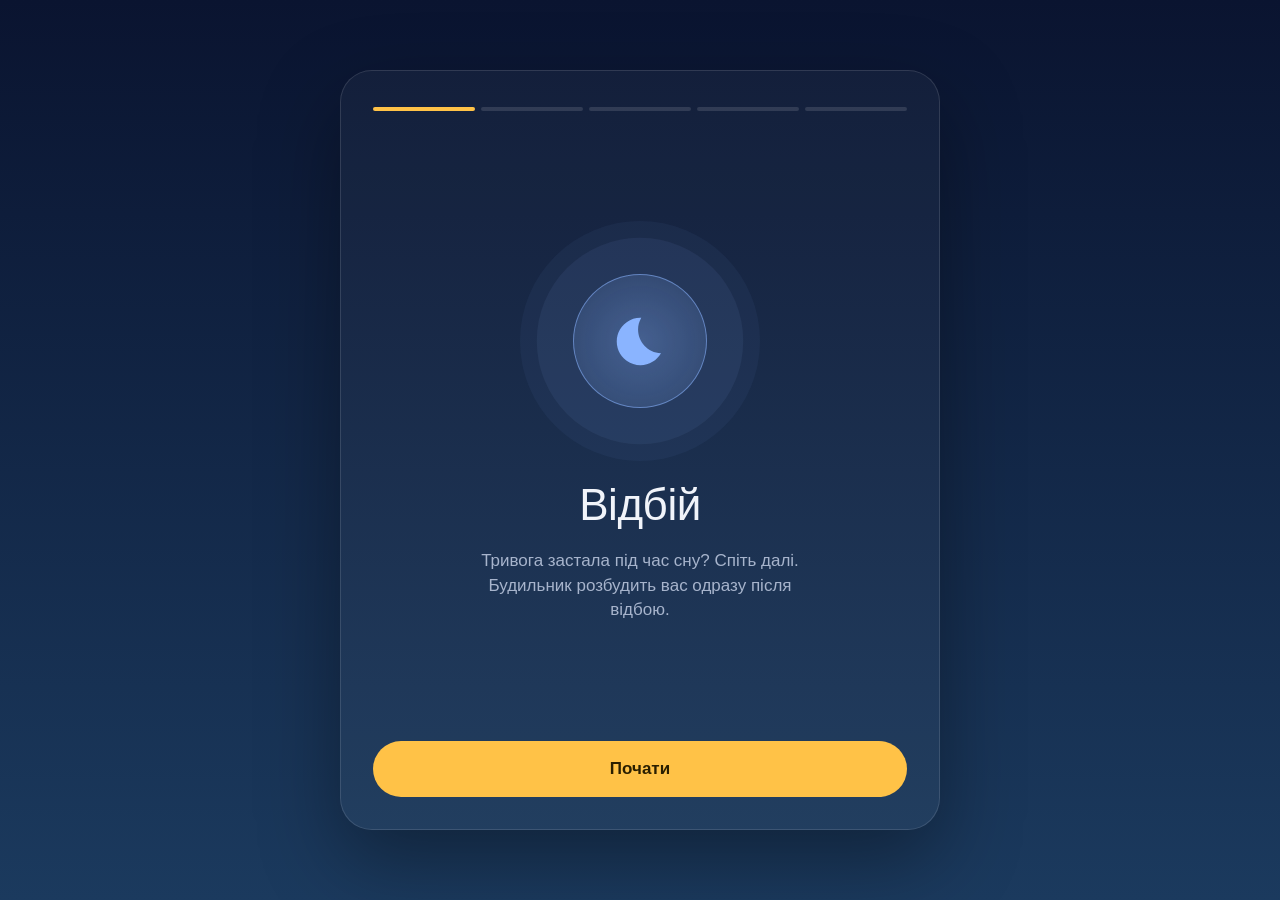
==== commit f7b6a8d6: "Web: завдання для вимкнення, голос, вебхуки, статистика - приклад або струшування для вимкнення (Dev" ====
--- a/web/index.html
+++ b/web/index.html
@@ -102,6 +102,8 @@
           <div class="card info"><span class="badge" data-icon="shield"></span><div><h3>Відбій, що утримався</h3><p>Будильник може зачекати кілька хвилин, щоб не будити, якщо тривогу оголосять знову.</p></div></div>
           <div class="card info"><span class="badge" data-icon="charge"></span><div><h3>Перевірка перед сном та історія</h3><p>Попередить про низький заряд чи відсутність інтернету, а зранку покаже, коли була тривога й відбій.</p></div></div>
           <div class="card info"><span class="badge" data-icon="bell"></span><div><h3>Сповіщення, коли сторінка закрита</h3><p>Запасний сигнал, якщо браузер призупинив сторінку.</p></div></div>
+          <div class="card info"><span class="badge" data-icon="calc"></span><div><h3>Щоб точно прокинутися</h3><p>Вимкнення через приклад чи струшування телефона, а голос назве причину сигналу й час.</p></div></div>
+          <div class="card info"><span class="badge" data-icon="home"></span><div><h3>Розумний дім і статистика</h3><p>Після відбою сайт може надіслати запит, наприклад Home Assistant, щоб увімкнути світло. А статистика покаже, як часто ночі бувають тривожними.</p></div></div>
         </div>
       </div>
       <button class="btn primary" data-next>Далі</button>
@@ -202,6 +204,14 @@
         <label class="row"><span class="badge" data-icon="warn"></span><span><b>Будити, якщо зник зв'язок</b><small>Якщо жодне джерело не відповідає понад 5 хвилин</small></span><input type="checkbox" class="switch" id="conn-switch"></label>
         <button class="row" id="row-stable"><span class="badge" data-icon="shield"></span><span><b>Чекати, щоб відбій утримався</b><small id="row-stable-value"></small></span><span data-icon="right" class="dim"></span></button>
       </div>
+      <h4>Вимкнення будильника</h4>
+      <div class="group">
+        <button class="row" id="row-dismiss"><span class="badge" data-icon="calc"></span><span><b>Як вимикати</b><small id="row-dismiss-value"></small></span><span data-icon="right" class="dim"></span></button>
+        <button class="row" id="row-math-level" hidden><span class="badge" data-icon="calc"></span><span><b>Складність прикладів</b><small id="row-math-level-value"></small></span><span data-icon="right" class="dim"></span></button>
+        <button class="row" id="row-math-count" hidden><span class="badge" data-icon="check"></span><span><b>Скільки прикладів</b><small id="row-math-count-value"></small></span><span data-icon="right" class="dim"></span></button>
+        <button class="row" id="row-shake-count" hidden><span class="badge" data-icon="vibration"></span><span><b>Скільки струсів</b><small id="row-shake-count-value"></small></span><span data-icon="right" class="dim"></span></button>
+        <label class="row"><span class="badge" data-icon="voice"></span><span><b>Оголошувати голосом</b><small id="voice-note">Під час сигналу голос назве причину й час</small></span><input type="checkbox" class="switch" id="voice-switch"></label>
+      </div>
       <h4>Сповіщення й підказки</h4>
       <div class="group">
         <label class="row"><span class="badge" data-icon="charge"></span><span><b>Перевірка перед сном</b><small>Попередить про низький заряд чи відсутність інтернету</small></span><input type="checkbox" class="switch" id="bedtime-switch"></label>
@@ -212,6 +222,8 @@
       <h4>Інше</h4>
       <div class="group">
         <button class="row" id="row-history"><span class="badge" data-icon="history"></span><span><b>Історія ночей</b><small>Коли була тривога, відбій і сигнал</small></span><span data-icon="right" class="dim"></span></button>
+        <button class="row" id="row-stats"><span class="badge" data-icon="chart"></span><span><b>Статистика</b><small>Ваші ночі й тривоги у вашому місці</small></span><span data-icon="right" class="dim"></span></button>
+        <button class="row" id="row-hooks"><span class="badge" data-icon="home"></span><span><b>Розумний дім і вебхуки</b><small id="row-hooks-value"></small></span><span data-icon="right" class="dim"></span></button>
         <button class="row" id="row-test"><span class="badge" data-icon="volume"></span><span><b>Перевірити звук будильника</b></span><span data-icon="right" class="dim"></span></button>
         <button class="row" id="row-howto"><span class="badge" data-icon="info"></span><span><b id="row-howto-title">Як це працює</b></span><span data-icon="right" class="dim"></span></button>
         <a class="row" href="https://github.com/OlexiyOdarchuk/vidbiy/releases/latest" target="_blank" rel="noopener"><span class="badge" data-icon="android"></span><span><b>Програма для Android</b><small>Працює у фоні, навіть коли телефон заблоковано</small></span><span data-icon="right" class="dim"></span></a>
@@ -367,6 +379,74 @@
     </div>
   </section>
 
+  <!-- Розумний дім і вебхуки -->
+  <section id="hooks" class="screen" hidden>
+    <header class="topbar">
+      <button class="icon-btn" data-back aria-label="Назад"><span data-icon="back"></span></button>
+      <h2 class="bar-title">Розумний дім і вебхуки</h2>
+    </header>
+    <div class="scroll grow">
+      <p class="lead rules-lead">Сайт надсилатиме запит на вказану адресу, коли щось стається: наприклад, щоб після відбою Home Assistant увімкнув світло чи чайник.</p>
+      <div class="group" id="hooks-list"></div>
+      <p class="hint-text pad-x" id="hooks-empty">Ще немає жодного вебхука.</p>
+      <button class="btn tonal wide" id="hook-add"><span data-icon="plus"></span>Додати вебхук</button>
+      <p class="notice">Сайт може надсилати лише на адреси https. Для локальних адрес, як-от http://homeassistant.local, — програма для Android.</p>
+    </div>
+  </section>
+
+  <!-- Один вебхук -->
+  <section id="hook-edit" class="screen" hidden>
+    <header class="topbar">
+      <button class="icon-btn" data-back aria-label="Назад"><span data-icon="back"></span></button>
+      <h2 class="bar-title">Вебхук</h2>
+      <input type="checkbox" class="switch" id="hook-switch" aria-label="Увімкнено" style="margin-left:auto">
+    </header>
+    <div class="scroll grow">
+      <h4>Куди</h4>
+      <div class="group pad fields column">
+        <label class="field"><span>Назва</span><input type="text" id="hook-name" class="text-input" placeholder="Світло в спальні"></label>
+        <label class="field"><span>Адреса</span><input type="url" id="hook-url" class="text-input" placeholder="https://…/api/webhook/vidbiy" autocomplete="off" spellcheck="false"></label>
+        <p class="hint-text warn-text" id="hook-url-warn" hidden>Сайт може надсилати лише на адреси https.</p>
+        <label class="field"><span>Метод</span>
+          <select id="hook-method" class="select"><option>POST</option><option>GET</option><option>PUT</option></select>
+        </label>
+      </div>
+      <h4>Коли надсилати</h4>
+      <div class="group" id="hook-events"></div>
+      <h4>Додатково</h4>
+      <div class="group pad fields column">
+        <label class="field"><span>Заголовки, по одному в рядку</span><textarea id="hook-headers" class="text-input" rows="2" placeholder="Authorization: Bearer …" spellcheck="false"></textarea></label>
+        <label class="field" id="hook-body-field"><span>Тіло запиту</span><textarea id="hook-body" class="text-input mono" rows="4" spellcheck="false"></textarea></label>
+        <p class="hint-text">Підстановки: {event}, {event_name}, {place}, {time}, {timestamp}, {reason}. Порожнє тіло — JSON з подією, місцем, часом і причиною.</p>
+        <p class="hint-text">Home Assistant: створіть автоматизацію з тригером «Webhook», а тут вкажіть її адресу, наприклад https://ваш-домен/api/webhook/vidbiy.</p>
+      </div>
+      <button class="btn tonal wide" id="hook-test"><span data-icon="play"></span>Надіслати перевірку</button>
+      <p class="lead center-text hook-last" id="hook-last"></p>
+      <button class="btn text danger wide" id="hook-delete">Видалити вебхук</button>
+    </div>
+  </section>
+
+  <!-- Статистика -->
+  <section id="stats" class="screen" hidden>
+    <header class="topbar">
+      <button class="icon-btn" data-back aria-label="Назад"><span data-icon="back"></span></button>
+      <h2 class="bar-title">Статистика</h2>
+    </header>
+    <div class="scroll grow">
+      <h4>Ваші ночі за 30 днів</h4>
+      <div class="stat-grid" id="stats-mine"></div>
+      <p class="hint-text pad-x" id="stats-mine-note"></p>
+      <h4 id="stats-region-title">Тривоги у вашому місці</h4>
+      <div class="group pad" id="stats-chart-box">
+        <p class="chart-title">Тривога вночі (18:00–09:00), останні 14 ночей</p>
+        <div class="bars" id="stats-bars" role="img"></div>
+        <div class="bars-axis"><span id="stats-axis-from"></span><span>сьогодні</span></div>
+      </div>
+      <div class="stat-grid" id="stats-region"></div>
+      <p class="hint-text pad-x" id="stats-region-note"></p>
+    </div>
+  </section>
+
   <!-- Нічний режим: затемнений екран, поки чекаємо на відбій -->
   <div id="night" hidden>
     <div class="night-inner">
@@ -383,6 +463,22 @@
       <div class="orb big" data-phase="RINGING"></div>
       <h1>Прокидайтеся!</h1>
       <p class="lead" id="alarm-reason"></p>
+    </div>
+    <div class="alarm-task" id="alarm-task" hidden>
+      <div id="task-math" hidden>
+        <p class="task-progress" id="task-math-progress"></p>
+        <p class="task-problem" id="task-problem"></p>
+        <form id="task-form" class="task-form">
+          <input type="text" id="task-answer" inputmode="numeric" autocomplete="off" aria-label="Відповідь" enterkeyhint="done">
+          <button class="btn primary">Перевірити</button>
+        </form>
+        <p class="task-wrong" id="task-wrong" hidden>Неправильно, ось інший приклад</p>
+      </div>
+      <div id="task-shake" hidden>
+        <p class="task-problem small">Струсніть телефон</p>
+        <p class="task-progress" id="task-shake-count"></p>
+        <div class="meter"><i id="task-shake-bar"></i></div>
+      </div>
     </div>
     <div class="alarm-actions">
       <button class="btn primary tall" id="alarm-stop">Вимкнути</button>
--- a/web/style.css
+++ b/web/style.css
@@ -177,7 +177,7 @@
 .badge svg.i { width: 22px; height: 22px; }
 
 /* Налаштування */
-#settings h4, #schedule h4, #alarm-edit h4, #rules h4, #rule-edit h4 { margin: 22px 8px 8px; font-size: 12px; font-weight: 600; letter-spacing: .06em; text-transform: uppercase; color: var(--text-dim); }
+#settings h4, #schedule h4, #alarm-edit h4, #rules h4, #rule-edit h4, #hook-edit h4, #stats h4 { margin: 22px 8px 8px; font-size: 12px; font-weight: 600; letter-spacing: .06em; text-transform: uppercase; color: var(--text-dim); }
 .group { border-radius: 24px; background: var(--glass); border: 1px solid var(--glass-border); overflow: hidden; }
 .row { display: flex; align-items: center; gap: 14px; width: 100%; padding: 14px 16px; text-align: left; }
 .row + .row { border-top: 1px solid var(--glass-border); }
@@ -479,7 +479,7 @@
 #night.dawn .night-status, #night.dawn .night-tip { color: #6b4a22; }
 
 @media (min-width: 900px) and (min-height: 560px) {
-  #schedule, #alarm-edit, #rules, #rule-edit, #history { max-height: calc(100dvh - 48px); overflow-y: auto; }
+  #schedule, #alarm-edit, #rules, #rule-edit, #history, #hooks, #hook-edit, #stats { max-height: calc(100dvh - 48px); overflow-y: auto; }
   .alarm-open:hover b { color: var(--amber); }
   .choice:hover { background: rgba(255, 255, 255, 0.08); }
 }
@@ -488,3 +488,48 @@
 .cards.compact { gap: 8px; }
 .cards.compact .card { padding: 12px 14px; }
 .cards.compact .card p { font-size: 14px; }
+
+/* Вебхуки */
+.text-input {
+  width: 100%; padding: 12px 14px; border-radius: 16px; font-size: 16px; color: var(--text);
+  background: var(--glass); border: 1px solid var(--glass-border); resize: vertical; font-family: inherit;
+}
+.text-input:focus { outline: none; border-color: var(--amber); }
+.field .text-input { font-size: 16px; text-align: left; padding: 12px 14px; font-variant-numeric: normal; }
+.text-input.mono { font-family: ui-monospace, "SF Mono", Menlo, monospace; font-size: 14px; }
+.warn-text { color: var(--amber); margin-top: 0; }
+.hook-last { margin: 12px auto 0; font-size: 14px; }
+.group .check-row { display: flex; align-items: center; gap: 14px; padding: 12px 16px; }
+.group .check-row + .check-row { border-top: 1px solid var(--glass-border); }
+.check-row span { flex: 1; }
+.check-row input { width: 22px; height: 22px; accent-color: var(--amber); }
+
+/* Завдання для вимкнення */
+.alarm-task { width: 100%; max-width: 420px; text-align: center; }
+.task-problem { font-size: 44px; font-weight: 300; font-variant-numeric: tabular-nums; margin: 4px 0 12px; }
+.task-progress { color: var(--text-dim); font-size: 15px; }
+.task-problem.small { font-size: 28px; font-weight: 500; }
+/* Під час завдання ховаємо коло, щоб поле й клавіатура вмістилися на екрані. */
+#alarm.tasking .center .orb { display: none; }
+.task-form { display: flex; flex-direction: column; gap: 10px; }
+.task-form input {
+  font-size: 32px; text-align: center; padding: 10px; border-radius: 18px; color: var(--text);
+  background: var(--glass); border: 1px solid var(--glass-border); font-variant-numeric: tabular-nums;
+}
+.task-form input:focus { outline: none; border-color: var(--amber); }
+.task-wrong { color: var(--red); font-size: 15px; margin-top: 10px; }
+.meter { height: 10px; border-radius: 999px; background: var(--glass); overflow: hidden; margin-top: 14px; }
+.meter i { display: block; height: 100%; width: 0; background: var(--amber); transition: width .2s; }
+
+/* Статистика */
+.stat-grid { display: grid; grid-template-columns: 1fr 1fr; gap: 10px; }
+.stat { padding: 14px 16px; border-radius: 20px; background: var(--glass); border: 1px solid var(--glass-border); min-width: 0; }
+.stat b { display: block; font-size: 26px; font-weight: 600; font-variant-numeric: tabular-nums; line-height: 1.2; }
+.stat small { color: var(--text-dim); font-size: 13px; }
+#stats-chart-box { margin-bottom: 10px; }
+.chart-title { color: var(--text-dim); font-size: 13px; margin-bottom: 10px; }
+.bars { display: flex; align-items: flex-end; gap: 4px; height: 96px; }
+.bars i { flex: 1; min-height: 3px; border-radius: 4px 4px 2px 2px; background: var(--red); }
+.bars i.zero { background: var(--glass-border); }
+.bars i.none { background: repeating-linear-gradient(45deg, var(--glass), var(--glass) 3px, transparent 3px, transparent 6px); height: 100% !important; }
+.bars-axis { display: flex; justify-content: space-between; color: var(--text-dim); font-size: 12px; margin-top: 6px; }
